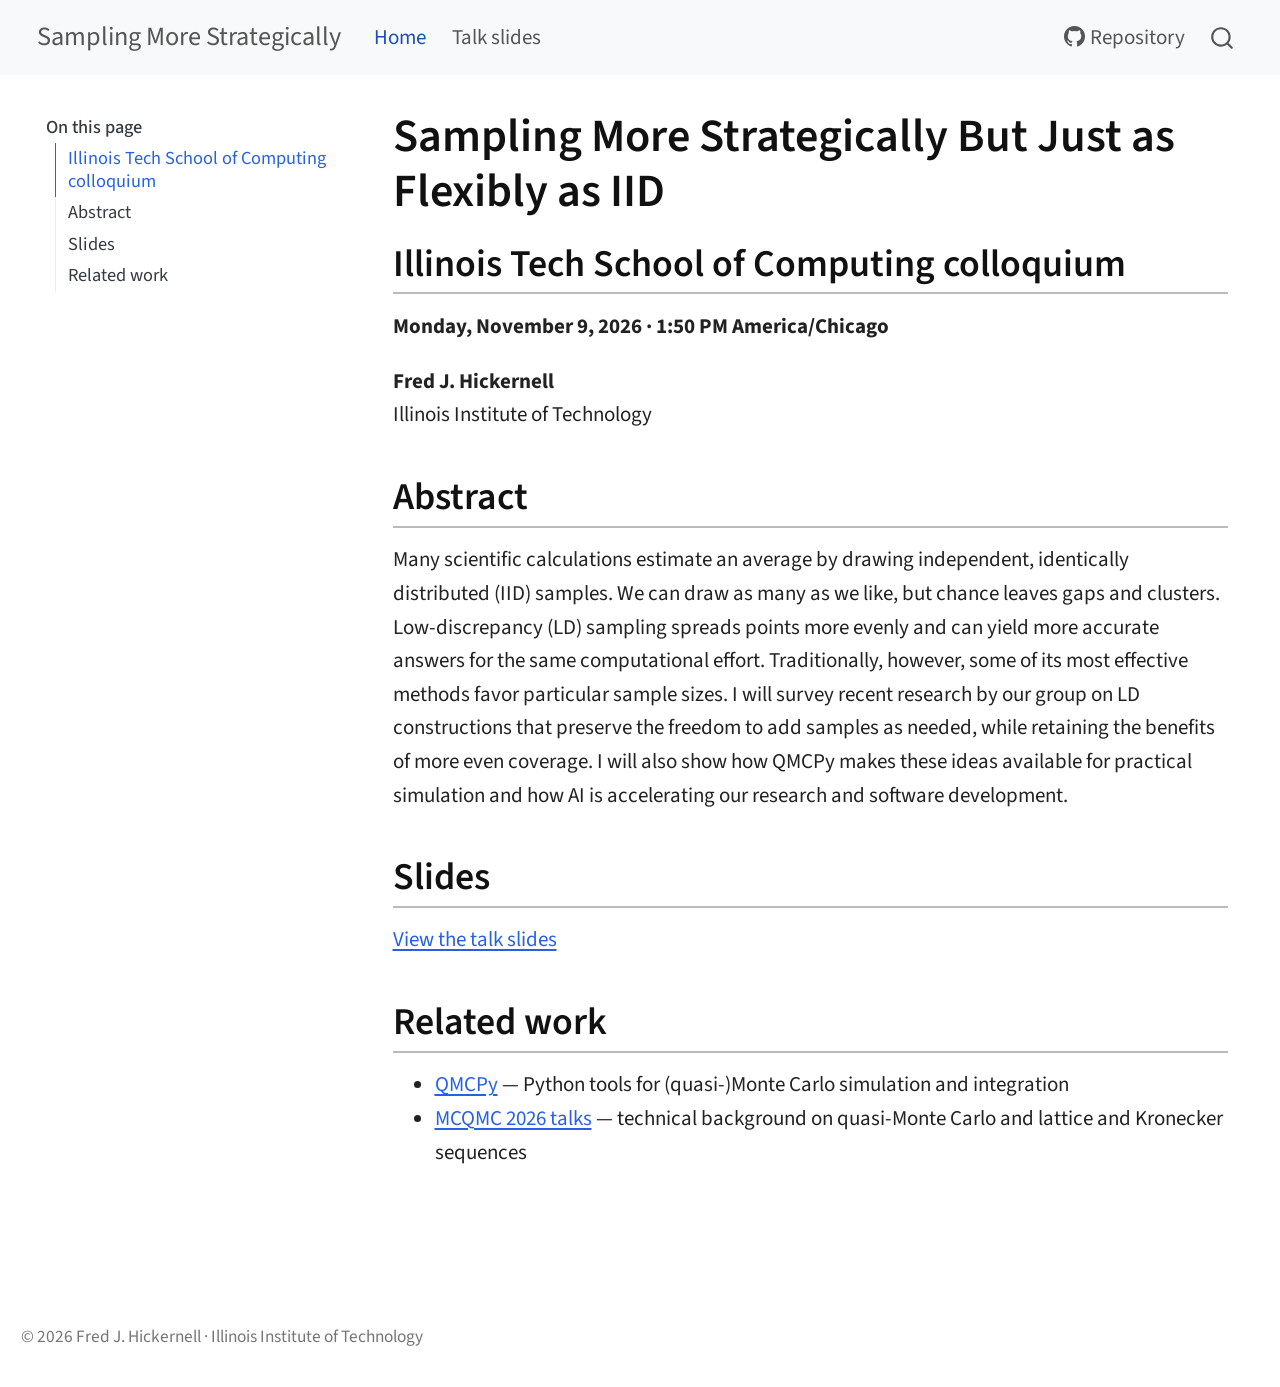
==== index.html @ 1db37a21 "Built site for gh-pages" ====
<!DOCTYPE html>
<html xmlns="http://www.w3.org/1999/xhtml" lang="en" xml:lang="en"><head>

<meta charset="utf-8">
<meta name="generator" content="quarto-1.10.18">

<meta name="viewport" content="width=device-width, initial-scale=1.0, user-scalable=yes">


<title>Sampling More Strategically But Just as Flexibly as IID – Sampling More Strategically</title>
<style>
/* Default styles provided by pandoc.
** See https://pandoc.org/MANUAL.html#variables-for-html for config info.
*/
span.smallcaps{font-variant: small-caps;}
div.columns{display: flex; gap: 1.5em;}
div.column{flex: auto;}
@media screen {
div.columns{gap: min(4vw, 1.5em);}
div.column{overflow-x: auto;}
}
div.hanging-indent{margin-left: 1.5em; text-indent: -1.5em;}
ul.task-list{list-style: none;}
ul.task-list li input[type="checkbox"] {
  width: 0.8em;
  margin: 0 0.8em 0.2em -1em; /* quarto-specific, see https://github.com/quarto-dev/quarto-cli/issues/4556 */ 
  vertical-align: middle;
}
</style>


<script src="site_libs/quarto-nav/quarto-nav.js"></script>
<script src="site_libs/quarto-nav/headroom.min.js"></script>
<script src="site_libs/clipboard/clipboard.min.js"></script>
<script src="site_libs/quarto-search/autocomplete.umd.js"></script>
<script src="site_libs/quarto-search/fuse.min.js"></script>
<script src="site_libs/quarto-search/quarto-search.js"></script>
<meta name="quarto:offset" content="./">
<script src="site_libs/quarto-html/quarto.js" type="module"></script>
<script src="site_libs/quarto-html/tabsets/tabsets.js" type="module"></script>
<script src="site_libs/quarto-html/popper.min.js"></script>
<script src="site_libs/quarto-html/tippy.umd.min.js"></script>
<script src="site_libs/quarto-html/anchor.min.js"></script>
<link href="site_libs/quarto-html/tippy.css" rel="stylesheet">
<link href="site_libs/quarto-html/quarto-syntax-highlighting-64a204ab8560d761af7679ceaba22944.css" rel="stylesheet" id="quarto-text-highlighting-styles">
<script src="site_libs/bootstrap/bootstrap.min.js"></script>
<link href="site_libs/bootstrap/bootstrap-icons.css" rel="stylesheet">
<link href="site_libs/bootstrap/bootstrap-65e7e9b847e4481288aeed6e74caff87.min.css" rel="stylesheet" append-hash="true" id="quarto-bootstrap" data-mode="light">
<script id="quarto-search-options" type="application/json">{
  "location": "navbar",
  "copy-button": false,
  "collapse-after": 3,
  "panel-placement": "end",
  "type": "overlay",
  "limit": 50,
  "keyboard-shortcut": [
    "f",
    "/",
    "s"
  ],
  "show-item-context": false,
  "language": {
    "search-no-results-text": "No results",
    "search-matching-documents-text": "matching documents",
    "search-copy-link-title": "Copy link to search",
    "search-hide-matches-text": "Hide additional matches",
    "search-more-match-text": "more match in this document",
    "search-more-matches-text": "more matches in this document",
    "search-clear-button-title": "Clear",
    "search-text-placeholder": "",
    "search-detached-cancel-button-title": "Cancel",
    "search-submit-button-title": "Submit",
    "search-label": "Search"
  }
}</script>
<script>
  // Shared semantic notation for MathJax in Quarto RevealJS slides.
  // A string defines a zero-argument macro; [replacement, n] defines one
  // with n arguments. Backslashes are escaped for JavaScript strings.
  // The companion hickernell-latex-macros.tex is not yet synchronized with
  // this registry; equivalent definitions should eventually share one source.
  window.MathJax = {
    startup: {
      typeset: false,
      pageReady: () => {
        const typesetAndLayout = (() => {
          let busy = false;
          let queued = false;

          const run = async () => {
            if (busy) {
              queued = true;
              return;
            }
            busy = true;
            queued = false;

            try {
              await MathJax.typesetPromise();
              if (window.Reveal && typeof Reveal.layout === "function") {
                Reveal.layout();
              }
            } finally {
              busy = false;
              if (queued) {
                requestAnimationFrame(run);
              }
            }
          };

          return () => requestAnimationFrame(run);
        })();

        return MathJax.startup.defaultPageReady().then(() => {
          if (window.Reveal) {
            Reveal.on("ready", typesetAndLayout);
            Reveal.on("slidechanged", typesetAndLayout);
            Reveal.on("fragmentshown", typesetAndLayout);
            Reveal.on("fragmenthidden", typesetAndLayout);
          }
          typesetAndLayout();
        });
      }
    },
    
    svg: {
      mtextInheritFont: true,
      fontCache: "global"
    },
    
    tex: {
      macros: {

        // Presentation helpers
        mathlink: ["\\href{#1}{\\text{\\color{##0f8b8d}{#2}}}", 2],
        yamlref: ["{\\text{#1}}", 1],
        frag: ["{\\class{fragment}{#2}}", 2],
        alert: ["{\\class{alert}{#1}}", 1],
        alerttext: ["{\\class{alert}{\\text{#1}}}", 1],
        alerttextsf: ["{\\class{alert}{\\textsf{#1}}}",1],
        mat: ["{\\mathsf{#1}}", 1],
        tens: ["{\\mathcal{#1}}", 1],
        vct: ["{\\boldsymbol{#1}}", 1],
        notimplies: "\\ \\mathrel{\\not\\!\\!\\!\\Longrightarrow}",
        convas: ["\\xrightarrow{\\mathsf{a.s.}}", 0],
        convp:  ["\\xrightarrow{\\Prob}", 0],
        convd:  ["\\xrightarrow{\\mathsf{d}}", 0],

        nconvas: ["\\mathrel{\\;\\not\\!\\!\\!\\xrightarrow{\\mathsf{a.s.}}}", 0],
        nconvp:  ["\\mathrel{\\;\\not\\!\\xrightarrow{\\Prob}}", 0],
        nconvd:  ["\\mathrel{\\;\\not\\!\\xrightarrow{\\mathsf{d}}}", 0],

        asto: ["\\xrightarrow{\\mathsf{a.s.}}", 0],
        pto:  ["\\xrightarrow{\\Prob}", 0],
        dto:  ["\\xrightarrow{\\mathsf{d}}", 0],

        // Common mathematical operators
        success: "{\\operatorname{succ}}",
        sinc:    "{\\operatorname{sinc}}",
        sech:    "{\\operatorname{sech}}",
        csch:    "{\\operatorname{csch}}",

        // Probability and expectation; exercise notation uses exstar below
        Prob: "{\\mathbb{P}}",
        Ex:   "{\\mathbb{E}}", // expectation, not exercise


        dist:  "{\\operatorname{dist}}",
        Dsc:  "{\\operatorname{D}}",
        ESD:  "{\\operatorname{ESD}}",
        WESD:  "{\\operatorname{WESD}}",
        Vtn:   "{\\operatorname{V}}",
        spn:   "{\\operatorname{span}}",
        sgn:   "{\\operatorname{sgn}}",
        releff: "{\\operatorname{rel-eff}}",
        mse:   "{\\operatorname{mse}}",
        rmse:  "{\\operatorname{rmse}}",
        rank:  "{\\operatorname{rank}}",
        erfc:  "{\\operatorname{erfc}}",
        erf:   "{\\operatorname{erf}}",
        cov:   "{\\operatorname{cov}}",
        cost:  "{\\operatorname{cost}}",
        comp:  "{\\operatorname{comp}}",
        corr:  "{\\operatorname{corr}}",
        diag:  "{\\operatorname{diag}}",
        power: "{\\operatorname{power}}",
        var:   "{\\operatorname{var}}",
        opt:   "{\\operatorname{opt}}",
        brandnew: "{\\operatorname{new}}",
        std:   "{\\operatorname{std}}",
        se:    "{\\operatorname{se}}",
        kurt:  "{\\operatorname{kurt}}",
        med:   "{\\operatorname{med}}",
        vol:   "{\\operatorname{vol}}",
        bias:  "{\\operatorname{bias}}",
        RR:   "{\\mathcal{R}}",
        SS:   "{\\operatorname{SS}}",
        RSS:  "{\\operatorname{RSS}}",
        SST:  "{\\operatorname{SST}}",
        SSR:  "{\\operatorname{SSR}}",
        SSB:  "{\\operatorname{SSB}}",
        SSW:  "{\\operatorname{SSW}}",
        MSB:  "{\\operatorname{MSB}}",
        MSW:  "{\\operatorname{MSW}}",

        // Probability distributions
        Bern:  "{\\operatorname{Bern}}",
        Bin:   "{\\operatorname{Bin}}",
        Unif:  "{\\operatorname{Unif}}",
        Norm:  "{\\operatorname{Norm}}",
        Exp:   "{\\operatorname{Exp}}",
        Gam:   "{\\operatorname{Gamma}}",
        Pois:  "{\\operatorname{Pois}}",
        Geom:  "{\\operatorname{Geom}}",
        Cauchy:"{\\operatorname{Cauchy}}",
        Laplace:"{\\operatorname{Laplace}}",
        Beta:  "{\\operatorname{Beta}}",
        Weibull:"{\\operatorname{Weibull}}",
        Lognorm:"{\\operatorname{Lognormal}}",
        GP:     "{\\operatorname{GP}}",

        argmin: ["\\operatorname*{argmin}", 0],
        argmax: ["\\operatorname*{argmax}", 0],
        Argmin: ["\\argmin\\limits_{#1}", 1],
        Argmax: ["\\argmax\\limits_{#1}", 1],

        sign:  "{\\operatorname{sign}}",
        spann: "{\\operatorname{span}}",
        cond:  "{\\operatorname{cond}}",
        trace: "{\\operatorname{trace}}",
        det:   "{\\operatorname{det}}",
        Si:    "{\\operatorname{Si}}",
        col:   "{\\operatorname{col}}",
        nullspace: "{\\operatorname{null}}",
        Order: "{\\mathcal{O}}",
        logit: "{\\operatorname{logit}}",
        probit: "{\\operatorname{probit}}",

        IIDsim: "\\mathrel{\\stackrel{\\mathrm{IID}}{\\sim}}",
        LDsim:  "\\mathrel{\\stackrel{\\mathrm{LD}}{\\sim}}",
        appxsim: "\\mathrel{\\stackrel{\\cdot}{\\sim}}",

        naturals:  "{\\mathbb{N}}",
        natzero:   "{\\mathbb{N}_0}",
        integers:  "{\\mathbb{Z}}",
        rationals: "{\\mathbb{Q}}",
        reals:     "{\\mathbb{R}}",
        complex:   "{\\mathbb{C}}",
        bbone:     "{\\mathbb{1}}",
        indic:     "{\\mathop{\\mathchoice{\\large\\mathbb{1}}{\\large\\mathbb{1}}{\\mathbb{1}}{\\mathbb{1}}}}",  // indic: enlarged blackboard-bold indicator (uses mathchoice so subscripts scale)

        abs:  ["{\\left\\lvert #1 \\right\\rvert}", 1],
        norm: ["{\\left\\lVert #1 \\right\\rVert}", 1],
        ip:   ["{\\left\\langle #1, #2 \\right\\rangle}", 2],
        dim:   "{\\operatorname{dim}}",
        df:   "{\\mathrm{df}}",
        SE:   "{\\operatorname{SE}}",


        bvec: ["{\\boldsymbol{#1}}", 1],
        avec: ["{\\vec{#1}}", 1],
        vecsym: ["{\\boldsymbol{#1}}", 1],

        va:  "{\\boldsymbol{a}}",
        vb:  "{\\boldsymbol{b}}",
        vc:  "{\\boldsymbol{c}}",
        vd:  "{\\boldsymbol{d}}",
        ve:  "{\\boldsymbol{e}}",
        vf:  "{\\boldsymbol{f}}",
        vg:  "{\\boldsymbol{g}}",
        vh:  "{\\boldsymbol{h}}",
        vi:  "{\\boldsymbol{i}}",
        vj:  "{\\boldsymbol{j}}",
        vk:  "{\\boldsymbol{k}}",
        vl:  "{\\boldsymbol{l}}",
        vm:  "{\\boldsymbol{m}}",
        vn:  "{\\boldsymbol{n}}",
        vo:  "{\\boldsymbol{o}}",
        vp:  "{\\boldsymbol{p}}",
        vq:  "{\\boldsymbol{q}}",
        vr:  "{\\boldsymbol{r}}",
        vs:  "{\\boldsymbol{s}}",
        vt:  "{\\boldsymbol{t}}",
        vu:  "{\\boldsymbol{u}}",
        vv:  "{\\boldsymbol{v}}",
        vw:  "{\\boldsymbol{w}}",
        vx:  "{\\boldsymbol{x}}",
        vy:  "{\\boldsymbol{y}}",
        vz:  "{\\boldsymbol{z}}",

        vA:  "{\\boldsymbol{A}}",
        vB:  "{\\boldsymbol{B}}",
        vC:  "{\\boldsymbol{C}}",
        vD:  "{\\boldsymbol{D}}",
        vE:  "{\\boldsymbol{E}}",
        vF:  "{\\boldsymbol{F}}",
        vG:  "{\\boldsymbol{G}}",
        vH:  "{\\boldsymbol{H}}",
        vI:  "{\\boldsymbol{I}}",
        vJ:  "{\\boldsymbol{J}}",
        vK:  "{\\boldsymbol{K}}",
        vL:  "{\\boldsymbol{L}}",
        vM:  "{\\boldsymbol{M}}",
        vN:  "{\\boldsymbol{N}}",
        vO:  "{\\boldsymbol{O}}",
        vP:  "{\\boldsymbol{P}}",
        vQ:  "{\\boldsymbol{Q}}",
        vR:  "{\\boldsymbol{R}}",
        vS:  "{\\boldsymbol{S}}",
        vT:  "{\\boldsymbol{T}}",
        vU:  "{\\boldsymbol{U}}",
        vV:  "{\\boldsymbol{V}}",
        vW:  "{\\boldsymbol{W}}",
        vX:  "{\\boldsymbol{X}}",
        vY:  "{\\boldsymbol{Y}}",
        vZ:  "{\\boldsymbol{Z}}",

        
        tvf: "{\\widetilde{\\boldsymbol{f}}}",
        tvy: "{\\widetilde{\\boldsymbol{y}}}",
        
        tg:  "{\\widetilde{g}}",
        tK:  "{\\widetilde{K}}",
        tX:  "{\\widetilde{X}}",
        tY:  "{\\widetilde{Y}}",
        tZ:  "{\\widetilde{Z}}",
        tildeh: "{\\widetilde{h}}",

        valpha: "{\\boldsymbol{\\alpha}}",
        vbeta:  "{\\boldsymbol{\\beta}}",
        vgamma: "{\\boldsymbol{\\gamma}}",
        vdelta: "{\\boldsymbol{\\delta}}",
        vDelta: "{\\boldsymbol{\\Delta}}",
        vepsilon: "{\\boldsymbol{\\epsilon}}",
        vveps: "{\\boldsymbol{\\varepsilon}}",
        vlambda:  "{\\boldsymbol{\\lambda}}",
        vsigma:   "{\\boldsymbol{\\sigma}}",
        vtheta:   "{\\boldsymbol{\\theta}}",
        vTheta:   "{\\boldsymbol{\\Theta}}",
        vomega:   "{\\boldsymbol{\\omega}}",
        vpi:      "{\\boldsymbol{\\pi}}",
        vphi:     "{\\boldsymbol{\\phi}}",
        vPhi:     "{\\boldsymbol{\\Phi}}",
        vmu:      "{\\boldsymbol{\\mu}}",
        vnu:     "{\\boldsymbol{\\nu}}",
        vzeta:   "{\\boldsymbol{\\zeta}}",

        mA: "{\\mathsf{A}}",
        mH: "{\\mathsf{H}}",
        mX: "{\\mathsf{X}}",
        mY: "{\\mathsf{Y}}",
        mW: "{\\mathsf{W}}",
        mP: "{\\mathsf{P}}",
        mQ: "{\\mathsf{Q}}",
        mV: "{\\mathsf{V}}",
        mR: "{\\mathsf{R}}",
        mI: "{\\mathsf{I}}",
        mzero: "{\\mathsf{0}}",
        mone: "{\\mathsf{1}}",

        htheta: "{\\widehat{\\theta}}",
        hvtheta: "{\\widehat{\\boldsymbol{\\theta}}}",
        tvtheta: "{\\widetilde{\\boldsymbol{\\theta}}}",
        hTheta: "{\\widehat{\\Theta}}",
        hbeta:  "{\\widehat{\\beta}}",
        hvbeta: "{\\widehat{\\boldsymbol{\\beta}}}",
        hlambda: "{\\widehat{\\lambda}}",
        hmu:    "{\\widehat{\\mu}}",
        hvmu:   "{\\widehat{\\boldsymbol{\\mu}}}",
        hsigma: "{\\widehat{\\sigma}}",
        hSigma: "{\\widehat{\\Sigma}}",
        hp:    "{\\widehat{p}}",
        hJ:    "{\\widehat{J}}",
        hf:    "{\\widehat{f}}",
        hF:    "{\\widehat{F}}",
        hP:     "{\\widehat{P}}",
        hX:     "{\\widehat{X}}",
        hY:     "{\\widehat{Y}}",
        hvY:    "{\\widehat{\\boldsymbol{Y}}}",
        hvx:    "{\\widehat{\\boldsymbol{x}}}",
        hZ:     "{\\widehat{Z}}",
        hveps:   "{\\widehat{\\varepsilon}}",
        hvveps: "{\\widehat{\\boldsymbol{\\varepsilon}}}",

        ct: "{\\mathcal{T}}",
        ch: "{\\mathcal{H}}",
        ck: "{\\mathcal{K}}",
        cf: "{\\mathcal{F}}",
        cc: "{\\mathcal{C}}",
        cx: "{\\mathcal{X}}",

        vzero: "{\\boldsymbol{0}}",
        vone:  "{\\boldsymbol{1}}",
        vinf:  "{\\boldsymbol{\\infty}}",
        
        barD: "{\\overline{D}}",
        barx: "{\\overline{x}}",
        barX: "{\\overline{X}}",
        barY: "{\\overline{Y}}",
        bary: "{\\overline{y}}",
        barZ: "{\\overline{Z}}",

        me:  "{\\mathrm{e}}",
        mi:  "{\\mathrm{i}}",
        mpi: "{\\mathrm{\\pi}}",
        mK: "{\\mathsf{K}}",
        tmK: "{\\widetilde{\\mathsf{K}}}",
        mLambda: "{\\mathsf{\\Lambda}}",
        mSigma: "{\\mathsf{\\Sigma}}",

        dif: "{\\mathrm{d}}",
        IID: "{\\mathrm{IID}}",
        MLE: "{\\mathrm{MLE}}",
        LRT: "{\\mathrm{LRT}}",

        // Exercise markers and exercise-specific relations
        exstar: "{\\mathop{\\mathchoice{\\color{gold}{\\Large\\star}}{\\color{gold}{\\Large\\star}}{\\color{gold}{\\large\\star}}{\\color{gold}{\\star}}}}",
        exeq: "{\\mathrel{\\,\\overset{\\exstar}{=}\\,}}",
        exsim: "{\\mathrel{\\,\\overset{\\exstar}{\\sim}\\,}}",
        
      } 
    }
  };
</script>


<link rel="stylesheet" href="classlib/classlib/quarto/website/hickernell-website.css">
</head>

<body class="floating nav-fixed quarto-light">

<div id="quarto-search-results"></div>
  <header id="quarto-header" class="headroom fixed-top">
    <nav class="navbar navbar-expand-lg " data-bs-theme="dark">
      <div class="navbar-container container-fluid">
      <div class="navbar-brand-container mx-auto">
    <a class="navbar-brand" href="./index.html">
    <span class="navbar-title">Sampling More Strategically</span>
    </a>
  </div>
            <div id="quarto-search" class="" title="Search"></div>
          <button class="navbar-toggler" type="button" data-bs-toggle="collapse" data-bs-target="#navbarCollapse" aria-controls="navbarCollapse" role="menu" aria-expanded="false" aria-label="Toggle navigation" onclick="if (window.quartoToggleHeadroom) { window.quartoToggleHeadroom(); }">
  <span class="navbar-toggler-icon"></span>
</button>
          <div class="collapse navbar-collapse" id="navbarCollapse">
            <ul class="navbar-nav navbar-nav-scroll me-auto">
  <li class="nav-item">
    <a class="nav-link active" href="./index.html" aria-current="page"> 
<span class="menu-text">Home</span></a>
  </li>  
  <li class="nav-item">
    <a class="nav-link" href="./slides/StrategicSampling.html"> 
<span class="menu-text">Talk slides</span></a>
  </li>  
</ul>
            <ul class="navbar-nav navbar-nav-scroll ms-auto">
  <li class="nav-item">
    <a class="nav-link" href="https://github.com/fjhickernell/StrategicSamplingColloquium"> <i class="bi bi-github" role="img">
</i> 
<span class="menu-text">Repository</span></a>
  </li>  
</ul>
          </div> <!-- /navcollapse -->
            <div class="quarto-navbar-tools">
</div>
      </div> <!-- /container-fluid -->
    </nav>
</header>
<!-- content -->
<div id="quarto-content" class="quarto-container page-columns page-rows-contents page-layout-article page-navbar">
<!-- sidebar -->
  <nav id="quarto-sidebar" class="sidebar collapse collapse-horizontal quarto-sidebar-collapse-item sidebar-navigation floating overflow-auto">
    <nav id="TOC" role="doc-toc" class="toc-active">
    <h2 id="toc-title">On this page</h2>
   
  <ul>
  <li><a href="#illinois-tech-school-of-computing-colloquium" id="toc-illinois-tech-school-of-computing-colloquium" class="nav-link active" data-scroll-target="#illinois-tech-school-of-computing-colloquium">Illinois Tech School of Computing colloquium</a></li>
  <li><a href="#abstract" id="toc-abstract" class="nav-link" data-scroll-target="#abstract">Abstract</a></li>
  <li><a href="#slides" id="toc-slides" class="nav-link" data-scroll-target="#slides">Slides</a></li>
  <li><a href="#related-work" id="toc-related-work" class="nav-link" data-scroll-target="#related-work">Related work</a></li>
  </ul>
</nav>
</nav>
<div id="quarto-sidebar-glass" class="quarto-sidebar-collapse-item" data-bs-toggle="collapse" data-bs-target=".quarto-sidebar-collapse-item"></div>
<!-- margin-sidebar -->
    <div id="quarto-margin-sidebar" class="sidebar margin-sidebar zindex-bottom">
    </div>
<!-- main -->
<main class="content" id="quarto-document-content">

<header id="title-block-header" class="quarto-title-block default">
<div class="quarto-title">
<h1 class="title">Sampling More Strategically But Just as Flexibly as IID</h1>
</div>



<div class="quarto-title-meta">

    
  
    
  </div>
  


</header>


<section id="illinois-tech-school-of-computing-colloquium" class="level2">
<h2 class="anchored" data-anchor-id="illinois-tech-school-of-computing-colloquium">Illinois Tech School of Computing colloquium</h2>
<p><strong>Monday, November 9, 2026 · 1:50 PM America/Chicago</strong></p>
<p><strong>Fred J. Hickernell</strong><br> Illinois Institute of Technology</p>
</section>
<section id="abstract" class="level2">
<h2 class="anchored" data-anchor-id="abstract">Abstract</h2>
<p>Many scientific calculations estimate an average by drawing independent, identically distributed (IID) samples. We can draw as many as we like, but chance leaves gaps and clusters. Low-discrepancy (LD) sampling spreads points more evenly and can yield more accurate answers for the same computational effort. Traditionally, however, some of its most effective methods favor particular sample sizes. I will survey recent research by our group on LD constructions that preserve the freedom to add samples as needed, while retaining the benefits of more even coverage. I will also show how QMCPy makes these ideas available for practical simulation and how AI is accelerating our research and software development.</p>
</section>
<section id="slides" class="level2">
<h2 class="anchored" data-anchor-id="slides">Slides</h2>
<p><a href="slides/StrategicSampling.html">View the talk slides</a></p>
</section>
<section id="related-work" class="level2">
<h2 class="anchored" data-anchor-id="related-work">Related work</h2>
<ul>
<li><a href="https://qmcpy.org/">QMCPy</a> — Python tools for (quasi-)Monte Carlo simulation and integration</li>
<li><a href="https://fjhickernell.github.io/MCQMC26/">MCQMC 2026 talks</a> — technical background on quasi-Monte Carlo and lattice and Kronecker sequences</li>
</ul>


</section>

</main> <!-- /main -->
<script id="quarto-html-after-body" type="application/javascript">
  window.document.addEventListener("DOMContentLoaded", function (event) {
    const icon = "";
    const anchorJS = new window.AnchorJS();
    anchorJS.options = {
      placement: 'right',
      icon: icon
    };
    anchorJS.add('.anchored');
    const isCodeAnnotation = (el) => {
      for (const clz of el.classList) {
        if (clz.startsWith('code-annotation-')) {                     
          return true;
        }
      }
      return false;
    }
    const onCopySuccess = function(e) {
      // button target
      const button = e.trigger;
      // don't keep focus
      button.blur();
      // flash "checked"
      button.classList.add('code-copy-button-checked');
      var currentTitle = button.getAttribute("title");
      button.setAttribute("title", "Copied!");
      let tooltip;
      if (window.bootstrap) {
        button.setAttribute("data-bs-toggle", "tooltip");
        button.setAttribute("data-bs-placement", "left");
        button.setAttribute("data-bs-title", "Copied!");
        tooltip = new bootstrap.Tooltip(button, 
          { trigger: "manual", 
            customClass: "code-copy-button-tooltip",
            offset: [0, -8]});
        tooltip.show();    
      }
      setTimeout(function() {
        if (tooltip) {
          tooltip.hide();
          button.removeAttribute("data-bs-title");
          button.removeAttribute("data-bs-toggle");
          button.removeAttribute("data-bs-placement");
        }
        button.setAttribute("title", currentTitle);
        button.classList.remove('code-copy-button-checked');
      }, 1000);
      // clear code selection
      e.clearSelection();
    }
    const getTextToCopy = function(trigger) {
      const outerScaffold = trigger.parentElement.cloneNode(true);
      const codeEl = outerScaffold.querySelector('code');
      for (const childEl of codeEl.children) {
        if (isCodeAnnotation(childEl)) {
          childEl.remove();
        }
      }
      return codeEl.innerText;
    }
    const clipboard = new window.ClipboardJS('.code-copy-button:not([data-in-quarto-modal])', {
      text: getTextToCopy
    });
    clipboard.on('success', onCopySuccess);
    if (window.document.getElementById('quarto-embedded-source-code-modal')) {
      const clipboardModal = new window.ClipboardJS('.code-copy-button[data-in-quarto-modal]', {
        text: getTextToCopy,
        container: window.document.getElementById('quarto-embedded-source-code-modal')
      });
      clipboardModal.on('success', onCopySuccess);
    }
      var localhostRegex = new RegExp(/^(?:http|https):\/\/localhost\:?[0-9]*\//);
      var mailtoRegex = new RegExp(/^mailto:/);
        var filterRegex = new RegExp('/' + window.location.host + '/');
      var isInternal = (href) => {
          return filterRegex.test(href) || localhostRegex.test(href) || mailtoRegex.test(href);
      }
      // Inspect non-navigation links and adorn them if external
     var links = window.document.querySelectorAll('a[href]:not(.nav-link):not(.navbar-brand):not(.toc-action):not(.sidebar-link):not(.sidebar-item-toggle):not(.pagination-link):not(.no-external):not([aria-hidden]):not(.dropdown-item):not(.quarto-navigation-tool):not(.about-link)');
      for (var i=0; i<links.length; i++) {
        const link = links[i];
        if (!isInternal(link.href)) {
          // undo the damage that might have been done by quarto-nav.js in the case of
          // links that we want to consider external
          if (link.dataset.originalHref !== undefined) {
            link.href = link.dataset.originalHref;
          }
            // target, if specified
            link.setAttribute("target", "_blank");
            if (link.getAttribute("rel") === null) {
              link.setAttribute("rel", "noopener");
            }
        }
      }
    function tippyHover(el, contentFn, onTriggerFn, onUntriggerFn) {
      const config = {
        allowHTML: true,
        maxWidth: 500,
        delay: 100,
        arrow: false,
        appendTo: function(el) {
            return el.parentElement;
        },
        interactive: true,
        interactiveBorder: 10,
        theme: 'quarto',
        placement: 'bottom-start',
      };
      if (contentFn) {
        config.content = contentFn;
      }
      if (onTriggerFn) {
        config.onTrigger = onTriggerFn;
      }
      if (onUntriggerFn) {
        config.onUntrigger = onUntriggerFn;
      }
      window.tippy(el, config); 
    }
    const noterefs = window.document.querySelectorAll('a[role="doc-noteref"]');
    for (var i=0; i<noterefs.length; i++) {
      const ref = noterefs[i];
      tippyHover(ref, function() {
        // use id or data attribute instead here
        let href = ref.getAttribute('data-footnote-href') || ref.getAttribute('href');
        try { href = new URL(href).hash; } catch {}
        const id = href.replace(/^#\/?/, "");
        const note = window.document.getElementById(id);
        if (note) {
          return note.innerHTML;
        } else {
          return "";
        }
      });
    }
    const xrefs = window.document.querySelectorAll('a.quarto-xref');
    const processXRef = (id, note) => {
      // Strip column container classes
      const stripColumnClz = (el) => {
        el.classList.remove("page-full", "page-columns");
        if (el.children) {
          for (const child of el.children) {
            stripColumnClz(child);
          }
        }
      }
      stripColumnClz(note)
      if (id === null || id.startsWith('sec-')) {
        // Special case sections, only their first couple elements
        const container = document.createElement("div");
        if (note.children && note.children.length > 2) {
          container.appendChild(note.children[0].cloneNode(true));
          for (let i = 1; i < note.children.length; i++) {
            const child = note.children[i];
            if (child.tagName === "P" && child.innerText === "") {
              continue;
            } else {
              container.appendChild(child.cloneNode(true));
              break;
            }
          }
          if (window.Quarto?.typesetMath) {
            window.Quarto.typesetMath(container);
          }
          return container.innerHTML
        } else {
          if (window.Quarto?.typesetMath) {
            window.Quarto.typesetMath(note);
          }
          return note.innerHTML;
        }
      } else {
        // Remove any anchor links if they are present
        const anchorLink = note.querySelector('a.anchorjs-link');
        if (anchorLink) {
          anchorLink.remove();
        }
        if (window.Quarto?.typesetMath) {
          window.Quarto.typesetMath(note);
        }
        if (note.classList.contains("callout")) {
          return note.outerHTML;
        } else {
          return note.innerHTML;
        }
      }
    }
    for (var i=0; i<xrefs.length; i++) {
      const xref = xrefs[i];
      tippyHover(xref, undefined, function(instance) {
        instance.disable();
        let url = xref.getAttribute('href');
        let hash = undefined; 
        if (url.startsWith('#')) {
          hash = url;
        } else {
          try { hash = new URL(url).hash; } catch {}
        }
        if (hash) {
          const id = hash.replace(/^#\/?/, "");
          const note = window.document.getElementById(id);
          if (note !== null) {
            try {
              const html = processXRef(id, note.cloneNode(true));
              instance.setContent(html);
            } finally {
              instance.enable();
              instance.show();
            }
          } else {
            // See if we can fetch this
            fetch(url.split('#')[0])
            .then(res => res.text())
            .then(html => {
              const parser = new DOMParser();
              const htmlDoc = parser.parseFromString(html, "text/html");
              const note = htmlDoc.getElementById(id);
              if (note !== null) {
                const html = processXRef(id, note);
                instance.setContent(html);
              } 
            }).finally(() => {
              instance.enable();
              instance.show();
            });
          }
        } else {
          // See if we can fetch a full url (with no hash to target)
          // This is a special case and we should probably do some content thinning / targeting
          fetch(url)
          .then(res => res.text())
          .then(html => {
            const parser = new DOMParser();
            const htmlDoc = parser.parseFromString(html, "text/html");
            const note = htmlDoc.querySelector('main.content');
            if (note !== null) {
              // This should only happen for chapter cross references
              // (since there is no id in the URL)
              // remove the first header
              if (note.children.length > 0 && note.children[0].tagName === "HEADER") {
                note.children[0].remove();
              }
              const html = processXRef(null, note);
              instance.setContent(html);
            } 
          }).finally(() => {
            instance.enable();
            instance.show();
          });
        }
      }, function(instance) {
      });
    }
        let selectedAnnoteEl;
        const selectorForAnnotation = ( cell, annotation) => {
          let cellAttr = 'data-code-cell="' + cell + '"';
          let lineAttr = 'data-code-annotation="' +  annotation + '"';
          const selector = 'span[' + cellAttr + '][' + lineAttr + ']';
          return selector;
        }
        const selectCodeLines = (annoteEl) => {
          const doc = window.document;
          const targetCell = annoteEl.getAttribute("data-target-cell");
          const targetAnnotation = annoteEl.getAttribute("data-target-annotation");
          const annoteSpan = window.document.querySelector(selectorForAnnotation(targetCell, targetAnnotation));
          const lines = annoteSpan.getAttribute("data-code-lines").split(",");
          const lineIds = lines.map((line) => {
            return targetCell + "-" + line;
          })
          let top = null;
          let height = null;
          let parent = null;
          if (lineIds.length > 0) {
              //compute the position of the single el (top and bottom and make a div)
              const el = window.document.getElementById(lineIds[0]);
              top = el.offsetTop;
              height = el.offsetHeight;
              parent = el.parentElement.parentElement;
            if (lineIds.length > 1) {
              const lastEl = window.document.getElementById(lineIds[lineIds.length - 1]);
              const bottom = lastEl.offsetTop + lastEl.offsetHeight;
              height = bottom - top;
            }
            if (top !== null && height !== null && parent !== null) {
              // cook up a div (if necessary) and position it 
              let div = window.document.getElementById("code-annotation-line-highlight");
              if (div === null) {
                div = window.document.createElement("div");
                div.setAttribute("id", "code-annotation-line-highlight");
                div.style.position = 'absolute';
                parent.appendChild(div);
              }
              div.style.top = top - 2 + "px";
              div.style.height = height + 4 + "px";
              div.style.left = 0;
              let gutterDiv = window.document.getElementById("code-annotation-line-highlight-gutter");
              if (gutterDiv === null) {
                gutterDiv = window.document.createElement("div");
                gutterDiv.setAttribute("id", "code-annotation-line-highlight-gutter");
                gutterDiv.style.position = 'absolute';
                const codeCell = window.document.getElementById(targetCell);
                const gutter = codeCell.querySelector('.code-annotation-gutter');
                gutter.appendChild(gutterDiv);
              }
              gutterDiv.style.top = top - 2 + "px";
              gutterDiv.style.height = height + 4 + "px";
            }
            selectedAnnoteEl = annoteEl;
          }
        };
        const unselectCodeLines = () => {
          const elementsIds = ["code-annotation-line-highlight", "code-annotation-line-highlight-gutter"];
          elementsIds.forEach((elId) => {
            const div = window.document.getElementById(elId);
            if (div) {
              div.remove();
            }
          });
          selectedAnnoteEl = undefined;
        };
          // Handle positioning of the toggle
      window.addEventListener(
        "resize",
        throttle(() => {
          elRect = undefined;
          if (selectedAnnoteEl) {
            selectCodeLines(selectedAnnoteEl);
          }
        }, 10)
      );
      function throttle(fn, ms) {
      let throttle = false;
      let timer;
        return (...args) => {
          if(!throttle) { // first call gets through
              fn.apply(this, args);
              throttle = true;
          } else { // all the others get throttled
              if(timer) clearTimeout(timer); // cancel #2
              timer = setTimeout(() => {
                fn.apply(this, args);
                timer = throttle = false;
              }, ms);
          }
        };
      }
        // Attach click handler to the DT
        const annoteDls = window.document.querySelectorAll('dt[data-target-cell]');
        for (const annoteDlNode of annoteDls) {
          annoteDlNode.addEventListener('click', (event) => {
            const clickedEl = event.target;
            if (clickedEl !== selectedAnnoteEl) {
              unselectCodeLines();
              const activeEl = window.document.querySelector('dt[data-target-cell].code-annotation-active');
              if (activeEl) {
                activeEl.classList.remove('code-annotation-active');
              }
              selectCodeLines(clickedEl);
              clickedEl.classList.add('code-annotation-active');
            } else {
              // Unselect the line
              unselectCodeLines();
              clickedEl.classList.remove('code-annotation-active');
            }
          });
        }
    const findCites = (el) => {
      const parentEl = el.parentElement;
      if (parentEl) {
        const cites = parentEl.dataset.cites;
        if (cites) {
          return {
            el,
            cites: cites.split(' ')
          };
        } else {
          return findCites(el.parentElement)
        }
      } else {
        return undefined;
      }
    };
    var bibliorefs = window.document.querySelectorAll('a[role="doc-biblioref"]');
    for (var i=0; i<bibliorefs.length; i++) {
      const ref = bibliorefs[i];
      const citeInfo = findCites(ref);
      if (citeInfo) {
        tippyHover(citeInfo.el, function() {
          var popup = window.document.createElement('div');
          citeInfo.cites.forEach(function(cite) {
            var citeDiv = window.document.createElement('div');
            citeDiv.classList.add('hanging-indent');
            citeDiv.classList.add('csl-entry');
            var biblioDiv = window.document.getElementById('ref-' + cite);
            if (biblioDiv) {
              citeDiv.innerHTML = biblioDiv.innerHTML;
            }
            popup.appendChild(citeDiv);
          });
          return popup.innerHTML;
        });
      }
    }
  });
  </script>
</div> <!-- /content -->
<footer class="footer">
  <div class="nav-footer">
    <div class="nav-footer-left">
<p>© 2026 Fred J. Hickernell · Illinois Institute of Technology</p>
</div>   
    <div class="nav-footer-center">
      &nbsp;
    </div>
    <div class="nav-footer-right">
      &nbsp;
    </div>
  </div>
</footer>




</body></html>
---- site_libs/quarto-html/tippy.css ----
.tippy-box[data-animation=fade][data-state=hidden]{opacity:0}[data-tippy-root]{max-width:calc(100vw - 10px)}.tippy-box{position:relative;background-color:#333;color:#fff;border-radius:4px;font-size:14px;line-height:1.4;white-space:normal;outline:0;transition-property:transform,visibility,opacity}.tippy-box[data-placement^=top]>.tippy-arrow{bottom:0}.tippy-box[data-placement^=top]>.tippy-arrow:before{bottom:-7px;left:0;border-width:8px 8px 0;border-top-color:initial;transform-origin:center top}.tippy-box[data-placement^=bottom]>.tippy-arrow{top:0}.tippy-box[data-placement^=bottom]>.tippy-arrow:before{top:-7px;left:0;border-width:0 8px 8px;border-bottom-color:initial;transform-origin:center bottom}.tippy-box[data-placement^=left]>.tippy-arrow{right:0}.tippy-box[data-placement^=left]>.tippy-arrow:before{border-width:8px 0 8px 8px;border-left-color:initial;right:-7px;transform-origin:center left}.tippy-box[data-placement^=right]>.tippy-arrow{left:0}.tippy-box[data-placement^=right]>.tippy-arrow:before{left:-7px;border-width:8px 8px 8px 0;border-right-color:initial;transform-origin:center right}.tippy-box[data-inertia][data-state=visible]{transition-timing-function:cubic-bezier(.54,1.5,.38,1.11)}.tippy-arrow{width:16px;height:16px;color:#333}.tippy-arrow:before{content:"";position:absolute;border-color:transparent;border-style:solid}.tippy-content{position:relative;padding:5px 9px;z-index:1}
---- site_libs/quarto-html/quarto-syntax-highlighting-64a204ab8560d761af7679ceaba22944.css ----
/* quarto syntax highlight colors */
:root {
  --quarto-hl-ot-color: #003B4F;
  --quarto-hl-at-color: #657422;
  --quarto-hl-ss-color: #20794D;
  --quarto-hl-an-color: #5E5E5E;
  --quarto-hl-fu-color: #4758AB;
  --quarto-hl-st-color: #20794D;
  --quarto-hl-cf-color: #003B4F;
  --quarto-hl-op-color: #5E5E5E;
  --quarto-hl-er-color: #AD0000;
  --quarto-hl-bn-color: #AD0000;
  --quarto-hl-al-color: #AD0000;
  --quarto-hl-va-color: #111111;
  --quarto-hl-bu-color: inherit;
  --quarto-hl-ex-color: inherit;
  --quarto-hl-pp-color: #AD0000;
  --quarto-hl-in-color: #5E5E5E;
  --quarto-hl-vs-color: #20794D;
  --quarto-hl-wa-color: #5E5E5E;
  --quarto-hl-do-color: #5E5E5E;
  --quarto-hl-im-color: #00769E;
  --quarto-hl-ch-color: #20794D;
  --quarto-hl-dt-color: #AD0000;
  --quarto-hl-fl-color: #AD0000;
  --quarto-hl-co-color: #5E5E5E;
  --quarto-hl-cv-color: #5E5E5E;
  --quarto-hl-cn-color: #8f5902;
  --quarto-hl-sc-color: #5E5E5E;
  --quarto-hl-dv-color: #AD0000;
  --quarto-hl-kw-color: #003B4F;
}

/* other quarto variables */
:root {
  --quarto-font-monospace: SFMono-Regular, Menlo, Monaco, Consolas, "Liberation Mono", "Courier New", monospace;
}

/* syntax highlight based on Pandoc's rules */
pre > code.sourceCode > span {
  color: #003B4F;
}

code.sourceCode > span {
  color: #003B4F;
}

div.sourceCode,
div.sourceCode pre.sourceCode {
  color: #003B4F;
}

/* Normal */
code span {
  color: #003B4F;
}

/* Alert */
code span.al {
  color: #AD0000;
  font-style: inherit;
}

/* Annotation */
code span.an {
  color: #5E5E5E;
  font-style: inherit;
}

/* Attribute */
code span.at {
  color: #657422;
  font-style: inherit;
}

/* BaseN */
code span.bn {
  color: #AD0000;
  font-style: inherit;
}

/* BuiltIn */
code span.bu {
  font-style: inherit;
}

/* ControlFlow */
code span.cf {
  color: #003B4F;
  font-weight: bold;
  font-style: inherit;
}

/* Char */
code span.ch {
  color: #20794D;
  font-style: inherit;
}

/* Constant */
code span.cn {
  color: #8f5902;
  font-style: inherit;
}

/* Comment */
code span.co {
  color: #5E5E5E;
  font-style: inherit;
}

/* CommentVar */
code span.cv {
  color: #5E5E5E;
  font-style: italic;
}

/* Documentation */
code span.do {
  color: #5E5E5E;
  font-style: italic;
}

/* DataType */
code span.dt {
  color: #AD0000;
  font-style: inherit;
}

/* DecVal */
code span.dv {
  color: #AD0000;
  font-style: inherit;
}

/* Error */
code span.er {
  color: #AD0000;
  font-style: inherit;
}

/* Extension */
code span.ex {
  font-style: inherit;
}

/* Float */
code span.fl {
  color: #AD0000;
  font-style: inherit;
}

/* Function */
code span.fu {
  color: #4758AB;
  font-style: inherit;
}

/* Import */
code span.im {
  color: #00769E;
  font-style: inherit;
}

/* Information */
code span.in {
  color: #5E5E5E;
  font-style: inherit;
}

/* Keyword */
code span.kw {
  color: #003B4F;
  font-weight: bold;
  font-style: inherit;
}

/* Operator */
code span.op {
  color: #5E5E5E;
  font-style: inherit;
}

/* Other */
code span.ot {
  color: #003B4F;
  font-style: inherit;
}

/* Preprocessor */
code span.pp {
  color: #AD0000;
  font-style: inherit;
}

/* SpecialChar */
code span.sc {
  color: #5E5E5E;
  font-style: inherit;
}

/* SpecialString */
code span.ss {
  color: #20794D;
  font-style: inherit;
}

/* String */
code span.st {
  color: #20794D;
  font-style: inherit;
}

/* Variable */
code span.va {
  color: #111111;
  font-style: inherit;
}

/* VerbatimString */
code span.vs {
  color: #20794D;
  font-style: inherit;
}

/* Warning */
code span.wa {
  color: #5E5E5E;
  font-style: italic;
}

.prevent-inlining {
  content: "</";
}

/*# sourceMappingURL=9d8d5bb603a83b8298b89080a598c93b.css.map */
---- classlib/classlib/quarto/website/hickernell-website.css ----
/*
 * hickernell-website.css
 *
 * Shared website styles for HickernellAcademicLib
 * - Applied to Quarto website pages (not RevealJS slides)
 * - Optimized for teaching readability on large screens & projectors
 */

/* --------------------------------------------------
   Base typography (override Bootstrap / Quarto defaults)
-------------------------------------------------- */

html {
  font-size: 21px !important;
}

main.content {
  line-height: 1.6;
}

h1 { font-size: 2.2rem; }
h2 { font-size: 1.8rem; }
h3 { font-size: 1.45rem; }
h4 { font-size: 1.2rem; }

table {
  font-size: 1em;
  line-height: 1.4;
}

th,
td {
  padding: 0.4em 0.6em;
  vertical-align: top;
}

a {
  text-decoration-thickness: 0.08em;
  text-underline-offset: 0.15em;
}

/* --------------------------------------------------
   Navbar
-------------------------------------------------- */

/* Increase dropdown readability */
.navbar .dropdown-menu .dropdown-item {
  font-size: 1.1rem;
  padding-top: 0.45rem;
  padding-bottom: 0.45rem;
}

/* --------------------------------------------------
   Horizontal rules
-------------------------------------------------- */

main.content hr {
  opacity: 1;
  background: none;
  height: 0;
  border: 0;
  border-top: 2px solid #bbb;
  margin: 1.5rem 0;
}

/* --------------------------------------------------
   Section heading separators
-------------------------------------------------- */

main.content h2 {
  border-bottom: 2px solid #bbb;
  padding-bottom: 0.25rem;
  margin-bottom: 0.75rem;
}

/* --------------------------------------------------
   Semantic emphasis
-------------------------------------------------- */

main.content .key-point {
  border-left: 5px solid var(--bs-primary, #0d6efd);
  padding-left: 1em;
  margin: 1.25em 0;
  font-weight: 500;
}

main.content .key-point > :first-child {
  margin-top: 0;
}

main.content .key-point > :last-child {
  margin-bottom: 0;
}

/* --------------------------------------------------
   Footer
-------------------------------------------------- */

footer {
  margin-top: 2rem;
}

:root {
  --bs-body-font-size: 21px;
}

body {
  font-size: var(--bs-body-font-size) !important;
}

main.content {
  font-size: 21px;
  color: #222;
}

main.content h1,
main.content h2,
main.content h3,
main.content h4 {
  color: #111;
}

/* --------------------------------------------------
   Instructor photo
-------------------------------------------------- */

.instructor-photo {
  float: right;
  width: 300px;
  max-width: 100%;
  height: auto;
  margin-left: 1rem;
  margin-bottom: 0.75rem;
}

@media (max-width: 768px) {
  .instructor-photo {
    float: none;
    display: block;
    width: 80%;
    max-width: 300px;
    margin: 0 auto 1rem auto;
  }
}

/* QMC software table tweaks */
.software-desc {
  font-size: 0.9em;
  color: #555;
}

table td:nth-child(4) {
  white-space: nowrap;
  vertical-align: top;
}

table td:nth-child(1) {
  vertical-align: top;
}

/* --- QMC software table styling --- */

/* Header row */
table thead th {
  background-color: #2c3e50;   /* dark blue/gray */
  color: white;
  text-align: left;
}

/* Stronger alternating row contrast */
table tbody tr:nth-child(odd) {
  background-color: #e9eef4;   /* slightly darker gray-blue */
}

table tbody tr:nth-child(even) {
  background-color: #ffffff;
}

table tbody tr:hover {
  background-color: #cfe0f5;
  outline: 3px solid #b6cbe3;
}

/* Keep columns balanced */
table td, table th {
  vertical-align: top;
  padding: 6px 10px;
}

/* Description under name */
.software-desc {
  font-size: 0.9em;
  color: #555;
}

/* Prevent contact column from getting too wide */
table td:nth-child(4) {
  white-space: nowrap;
}
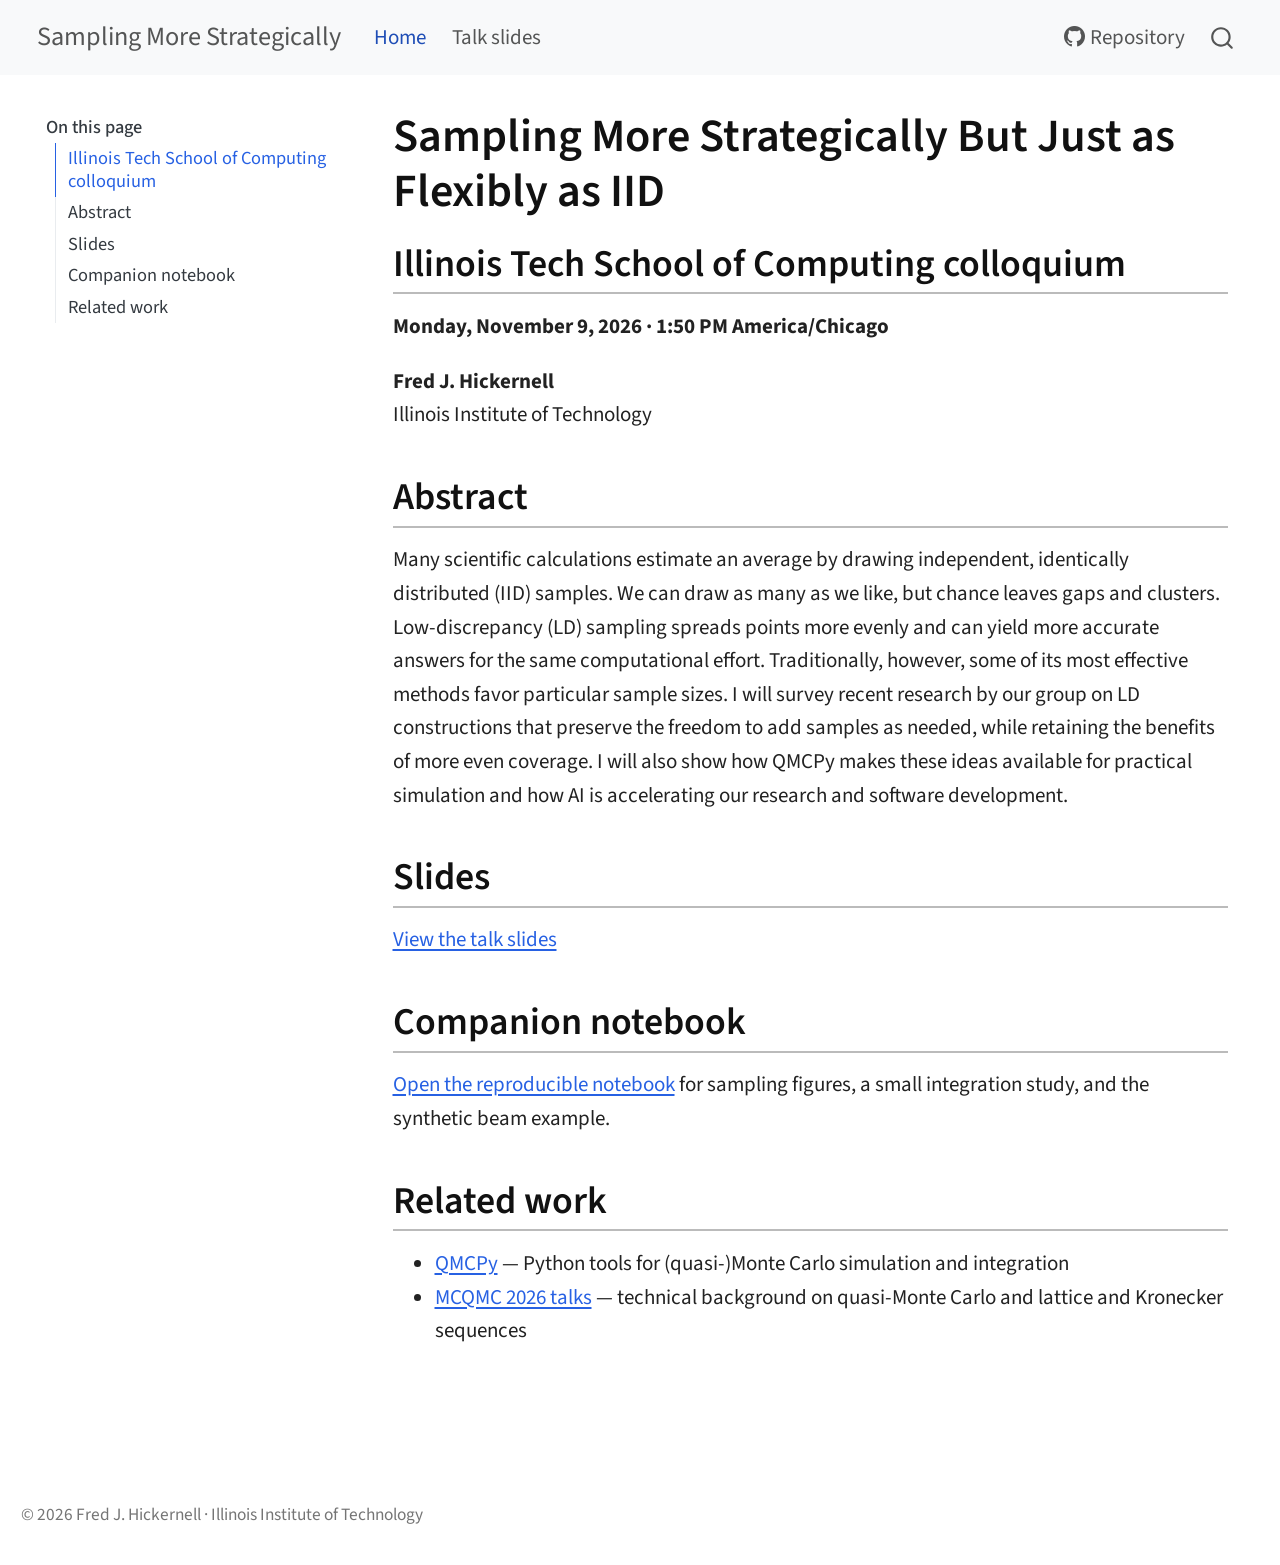
==== commit 1d4f0199: "Built site for gh-pages" ====
--- a/index.html
+++ b/index.html
@@ -477,6 +477,7 @@
   <li><a href="#illinois-tech-school-of-computing-colloquium" id="toc-illinois-tech-school-of-computing-colloquium" class="nav-link active" data-scroll-target="#illinois-tech-school-of-computing-colloquium">Illinois Tech School of Computing colloquium</a></li>
   <li><a href="#abstract" id="toc-abstract" class="nav-link" data-scroll-target="#abstract">Abstract</a></li>
   <li><a href="#slides" id="toc-slides" class="nav-link" data-scroll-target="#slides">Slides</a></li>
+  <li><a href="#companion-notebook" id="toc-companion-notebook" class="nav-link" data-scroll-target="#companion-notebook">Companion notebook</a></li>
   <li><a href="#related-work" id="toc-related-work" class="nav-link" data-scroll-target="#related-work">Related work</a></li>
   </ul>
 </nav>
@@ -519,6 +520,10 @@
 <section id="slides" class="level2">
 <h2 class="anchored" data-anchor-id="slides">Slides</h2>
 <p><a href="slides/StrategicSampling.html">View the talk slides</a></p>
+</section>
+<section id="companion-notebook" class="level2">
+<h2 class="anchored" data-anchor-id="companion-notebook">Companion notebook</h2>
+<p><a href="https://github.com/fjhickernell/StrategicSamplingColloquium/blob/main/notebooks/StrategicSampling.ipynb">Open the reproducible notebook</a> for sampling figures, a small integration study, and the synthetic beam example.</p>
 </section>
 <section id="related-work" class="level2">
 <h2 class="anchored" data-anchor-id="related-work">Related work</h2>
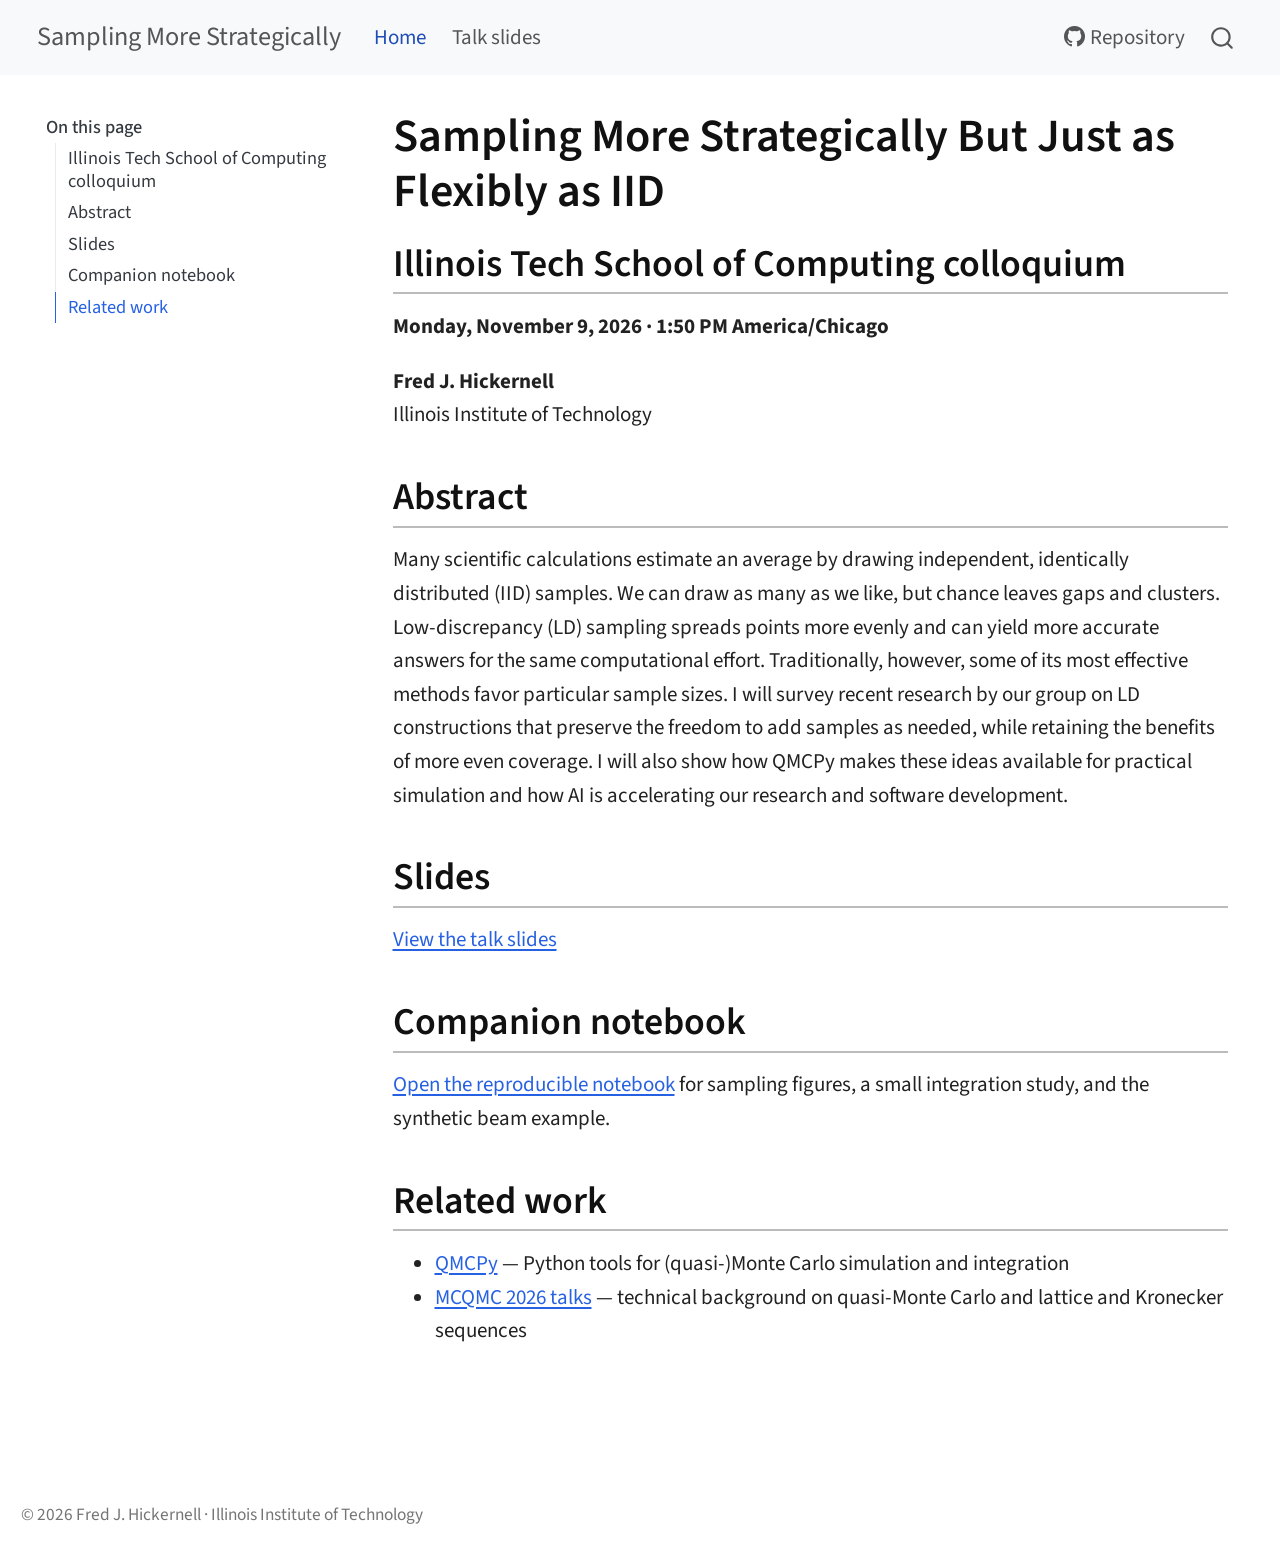
==== commit 1b9cb895: "Built site for gh-pages" ====
--- a/index.html
+++ b/index.html
@@ -2,7 +2,7 @@
 <html xmlns="http://www.w3.org/1999/xhtml" lang="en" xml:lang="en"><head>
 
 <meta charset="utf-8">
-<meta name="generator" content="quarto-1.10.18">
+<meta name="generator" content="quarto-1.11.9">
 
 <meta name="viewport" content="width=device-width, initial-scale=1.0, user-scalable=yes">
 
@@ -38,14 +38,15 @@
 <meta name="quarto:offset" content="./">
 <script src="site_libs/quarto-html/quarto.js" type="module"></script>
 <script src="site_libs/quarto-html/tabsets/tabsets.js" type="module"></script>
+<script src="site_libs/quarto-html/scrollable-regions/scrollable-regions.js" type="module"></script>
 <script src="site_libs/quarto-html/popper.min.js"></script>
 <script src="site_libs/quarto-html/tippy.umd.min.js"></script>
 <script src="site_libs/quarto-html/anchor.min.js"></script>
 <link href="site_libs/quarto-html/tippy.css" rel="stylesheet">
-<link href="site_libs/quarto-html/quarto-syntax-highlighting-64a204ab8560d761af7679ceaba22944.css" rel="stylesheet" id="quarto-text-highlighting-styles">
+<link href="site_libs/quarto-html/quarto-syntax-highlighting-63b5708e65d6cd79cd7618c58d0c21e7.css" rel="stylesheet" id="quarto-text-highlighting-styles">
 <script src="site_libs/bootstrap/bootstrap.min.js"></script>
 <link href="site_libs/bootstrap/bootstrap-icons.css" rel="stylesheet">
-<link href="site_libs/bootstrap/bootstrap-65e7e9b847e4481288aeed6e74caff87.min.css" rel="stylesheet" append-hash="true" id="quarto-bootstrap" data-mode="light">
+<link href="site_libs/bootstrap/bootstrap-71763e5d8d983661c9ca894e9dc52417.min.css" rel="stylesheet" append-hash="true" id="quarto-bootstrap" data-mode="light">
 <script id="quarto-search-options" type="application/json">{
   "location": "navbar",
   "copy-button": false,
@@ -427,19 +428,18 @@
 <link rel="stylesheet" href="classlib/classlib/quarto/website/hickernell-website.css">
 </head>
 
-<body class="floating nav-fixed quarto-light">
+<body class="floating nav-fixed quarto-light"><a id="quarto-skip-link" class="visually-hidden-focusable" href="#quarto-document-content">Skip to main content</a>
 
 <div id="quarto-search-results"></div>
   <header id="quarto-header" class="headroom fixed-top">
-    <nav class="navbar navbar-expand-lg " data-bs-theme="dark">
+    <nav class="navbar navbar-expand-lg " data-bs-theme="dark" aria-label="Site">
       <div class="navbar-container container-fluid">
       <div class="navbar-brand-container mx-auto">
     <a class="navbar-brand" href="./index.html">
     <span class="navbar-title">Sampling More Strategically</span>
     </a>
   </div>
-            <div id="quarto-search" class="" title="Search"></div>
-          <button class="navbar-toggler" type="button" data-bs-toggle="collapse" data-bs-target="#navbarCollapse" aria-controls="navbarCollapse" role="menu" aria-expanded="false" aria-label="Toggle navigation" onclick="if (window.quartoToggleHeadroom) { window.quartoToggleHeadroom(); }">
+          <button class="navbar-toggler" type="button" data-bs-toggle="collapse" data-bs-target="#navbarCollapse" aria-controls="navbarCollapse" aria-expanded="false" aria-label="Toggle navigation" onclick="if (window.quartoToggleHeadroom) { window.quartoToggleHeadroom(); }">
   <span class="navbar-toggler-icon"></span>
 </button>
           <div class="collapse navbar-collapse" id="navbarCollapse">
@@ -463,14 +463,15 @@
           </div> <!-- /navcollapse -->
             <div class="quarto-navbar-tools">
 </div>
+            <div id="quarto-search" class="" title="Search"></div>
       </div> <!-- /container-fluid -->
     </nav>
 </header>
 <!-- content -->
 <div id="quarto-content" class="quarto-container page-columns page-rows-contents page-layout-article page-navbar">
 <!-- sidebar -->
-  <nav id="quarto-sidebar" class="sidebar collapse collapse-horizontal quarto-sidebar-collapse-item sidebar-navigation floating overflow-auto">
-    <nav id="TOC" role="doc-toc" class="toc-active">
+  <nav id="quarto-sidebar" class="sidebar collapse collapse-horizontal quarto-sidebar-collapse-item sidebar-navigation floating overflow-auto" aria-label="Section">
+    <nav id="TOC" role="doc-toc" aria-labelledby="toc-title" class="toc-active">
     <h2 id="toc-title">On this page</h2>
    
   <ul>
@@ -487,7 +488,7 @@
     <div id="quarto-margin-sidebar" class="sidebar margin-sidebar zindex-bottom">
     </div>
 <!-- main -->
-<main class="content" id="quarto-document-content">
+<main class="content" id="quarto-document-content" tabindex="-1">
 
 <header id="title-block-header" class="quarto-title-block default">
 <div class="quarto-title">
@@ -610,11 +611,30 @@
       var localhostRegex = new RegExp(/^(?:http|https):\/\/localhost\:?[0-9]*\//);
       var mailtoRegex = new RegExp(/^mailto:/);
         var filterRegex = new RegExp('/' + window.location.host + '/');
+      const newWindowLabel = "(opens in a new tab)";
+      const newWindowNoteId = "quarto-ext-newwindow-label";
+      // Links reference one hidden label through aria-describedby, so the
+      // announcement never changes their accessible name.
+      var describeNewWindow = (link) => {
+        if (!window.document.getElementById(newWindowNoteId)) {
+          var newWindowNote = window.document.createElement("span");
+          newWindowNote.id = newWindowNoteId;
+          newWindowNote.hidden = true;
+          newWindowNote.textContent = newWindowLabel;
+          window.document.body.appendChild(newWindowNote);
+        }
+        var describedBy = (link.getAttribute("aria-describedby") || "").split(/\s+/).filter(Boolean);
+        if (!describedBy.includes(newWindowNoteId)) {
+          describedBy.push(newWindowNoteId);
+          link.setAttribute("aria-describedby", describedBy.join(" "));
+        }
+      }
       var isInternal = (href) => {
           return filterRegex.test(href) || localhostRegex.test(href) || mailtoRegex.test(href);
       }
       // Inspect non-navigation links and adorn them if external
-     var links = window.document.querySelectorAll('a[href]:not(.nav-link):not(.navbar-brand):not(.toc-action):not(.sidebar-link):not(.sidebar-item-toggle):not(.pagination-link):not(.no-external):not([aria-hidden]):not(.dropdown-item):not(.quarto-navigation-tool):not(.about-link)');
+      window.quartoDecorateExternalLinks = function (root) {
+     var links = (root || window.document).querySelectorAll('a[href]:not(.nav-link):not(.navbar-brand):not(.toc-action):not(.sidebar-link):not(.sidebar-item-toggle):not(.pagination-link):not(.no-external):not([aria-hidden]):not(.dropdown-item):not(.quarto-navigation-tool):not(.about-link)');
       for (var i=0; i<links.length; i++) {
         const link = links[i];
         if (!isInternal(link.href)) {
@@ -628,8 +648,70 @@
             if (link.getAttribute("rel") === null) {
               link.setAttribute("rel", "noopener");
             }
-        }
-      }
+            describeNewWindow(link);
+          if (!link.classList.contains('no-external-icon')) {
+          }
+        }
+      }
+      };
+      window.quartoDecorateExternalLinks(window.document);
+    // Esc closes the popup (WCAG 1.4.13) and focus leaving both trigger and
+    // popup closes it (WCAG 2.4.11); tippy handles neither for interactive popups.
+    const hideOnEscAndFocusOut = {
+      name: 'hideOnEscAndFocusOut',
+      defaultValue: true,
+      fn(instance) {
+        const dismiss = () => {
+          // A show scheduled by the trigger delay would otherwise reopen it
+          instance.clearDelayTimeouts();
+          instance.hide();
+        };
+        const onKeyDown = (event) => {
+          if (event.key !== 'Escape') {
+            return;
+          }
+          // Keep Esc from also reaching page handlers (e.g. reveal.js overview),
+          // except an open reveal.js slide menu, which Esc should close too.
+          // The menu handles keys only when its keyboard option is on.
+          const menuHandlesEsc = window.Reveal?.getPlugin?.('menu')?.isOpen() &&
+            window.Reveal.getConfig().menu?.keyboard !== false;
+          if (!menuHandlesEsc) {
+            event.stopPropagation();
+          }
+          if (instance.popper.contains(window.document.activeElement)) {
+            // Disabled while refocusing so the focus trigger does not reopen it
+            instance.disable();
+            instance.reference.focus();
+            instance.enable();
+          }
+          dismiss();
+        };
+        const onFocusOut = (event) => {
+          const target = event.relatedTarget;
+          if (target && !instance.reference.contains(target) &&
+              !instance.popper.contains(target)) {
+            dismiss();
+          }
+        };
+        // On the trigger too: a click trigger (code-annotations: select) has no
+        // blur handling. Attached for the instance's lifetime so leaving the
+        // trigger also cancels a show still pending on the trigger delay.
+        instance.reference.addEventListener('focusout', onFocusOut);
+        return {
+          onShow() {
+            window.document.addEventListener('keydown', onKeyDown, true);
+            instance.popper.addEventListener('focusout', onFocusOut);
+          },
+          onHide() {
+            window.document.removeEventListener('keydown', onKeyDown, true);
+            instance.popper.removeEventListener('focusout', onFocusOut);
+          },
+          onDestroy() {
+            instance.reference.removeEventListener('focusout', onFocusOut);
+          },
+        };
+      },
+    };
     function tippyHover(el, contentFn, onTriggerFn, onUntriggerFn) {
       const config = {
         allowHTML: true,
@@ -643,6 +725,7 @@
         interactiveBorder: 10,
         theme: 'quarto',
         placement: 'bottom-start',
+        plugins: [hideOnEscAndFocusOut],
       };
       if (contentFn) {
         config.content = contentFn;
@@ -805,44 +888,54 @@
           const lineIds = lines.map((line) => {
             return targetCell + "-" + line;
           })
-          let top = null;
-          let height = null;
-          let parent = null;
+          // Each band is positioned against its own containing block, which is
+          // not the offsetParent of the lines, so place it from client rects.
+          const placeBand = (band, firstEl, lastEl, codeBlock) => {
+            const container = band.offsetParent;
+            if (container === null) {
+              return;
+            }
+            const containerRect = container.getBoundingClientRect();
+            // Reveal.js scales slides with a transform, so convert client
+            // pixels back to the CSS pixels of the container.
+            const scale = containerRect.height / container.offsetHeight || 1;
+            const firstRect = firstEl.getBoundingClientRect();
+            const lastRect = lastEl.getBoundingClientRect();
+            const top = (firstRect.top - containerRect.top) / scale - container.clientTop + container.scrollTop;
+            const height = (lastRect.bottom - firstRect.top) / scale;
+            band.style.top = top - 2 + "px";
+            band.style.height = height + 4 + "px";
+            if (codeBlock) {
+              // Without the copy button wrapper, the containing block is wider
+              // than the code block, so span the code block explicitly.
+              const blockRect = codeBlock.getBoundingClientRect();
+              band.style.left = (blockRect.left - containerRect.left) / scale - container.clientLeft + container.scrollLeft + "px";
+              band.style.width = blockRect.width / scale + "px";
+            }
+          };
           if (lineIds.length > 0) {
-              //compute the position of the single el (top and bottom and make a div)
-              const el = window.document.getElementById(lineIds[0]);
-              top = el.offsetTop;
-              height = el.offsetHeight;
-              parent = el.parentElement.parentElement;
-            if (lineIds.length > 1) {
-              const lastEl = window.document.getElementById(lineIds[lineIds.length - 1]);
-              const bottom = lastEl.offsetTop + lastEl.offsetHeight;
-              height = bottom - top;
-            }
-            if (top !== null && height !== null && parent !== null) {
-              // cook up a div (if necessary) and position it 
-              let div = window.document.getElementById("code-annotation-line-highlight");
-              if (div === null) {
-                div = window.document.createElement("div");
-                div.setAttribute("id", "code-annotation-line-highlight");
-                div.style.position = 'absolute';
-                parent.appendChild(div);
-              }
-              div.style.top = top - 2 + "px";
-              div.style.height = height + 4 + "px";
-              div.style.left = 0;
-              let gutterDiv = window.document.getElementById("code-annotation-line-highlight-gutter");
-              if (gutterDiv === null) {
-                gutterDiv = window.document.createElement("div");
-                gutterDiv.setAttribute("id", "code-annotation-line-highlight-gutter");
-                gutterDiv.style.position = 'absolute';
-                const codeCell = window.document.getElementById(targetCell);
-                const gutter = codeCell.querySelector('.code-annotation-gutter');
-                gutter.appendChild(gutterDiv);
-              }
-              gutterDiv.style.top = top - 2 + "px";
-              gutterDiv.style.height = height + 4 + "px";
-            }
+            const el = window.document.getElementById(lineIds[0]);
+            const lastEl = window.document.getElementById(lineIds[lineIds.length - 1]);
+            const parent = el.parentElement.parentElement;
+            // cook up a div (if necessary) and position it
+            let div = window.document.getElementById("code-annotation-line-highlight");
+            if (div === null) {
+              div = window.document.createElement("div");
+              div.setAttribute("id", "code-annotation-line-highlight");
+              div.style.position = 'absolute';
+              parent.appendChild(div);
+            }
+            placeBand(div, el, lastEl, parent.closest("div.sourceCode") || parent);
+            let gutterDiv = window.document.getElementById("code-annotation-line-highlight-gutter");
+            if (gutterDiv === null) {
+              gutterDiv = window.document.createElement("div");
+              gutterDiv.setAttribute("id", "code-annotation-line-highlight-gutter");
+              gutterDiv.style.position = 'absolute';
+              const codeCell = window.document.getElementById(targetCell);
+              const gutter = codeCell.querySelector('.code-annotation-gutter');
+              gutter.appendChild(gutterDiv);
+            }
+            placeBand(gutterDiv, el, lastEl);
             selectedAnnoteEl = annoteEl;
           }
         };
@@ -941,6 +1034,9 @@
     }
   });
   </script>
+  <script type="application/javascript">
+  window.quartoScrollableRegionsLabels = {"code":"Scrollable code","output":"Scrollable output"};
+  </script>
 </div> <!-- /content -->
 <footer class="footer">
   <div class="nav-footer">
--- a/site_libs/quarto-html/quarto-syntax-highlighting-63b5708e65d6cd79cd7618c58d0c21e7.css
+++ b/site_libs/quarto-html/quarto-syntax-highlighting-63b5708e65d6cd79cd7618c58d0c21e7.css
@@ -0,0 +1,236 @@
+/* quarto syntax highlight colors */
+:root {
+  --quarto-hl-ot-color: #003B4F;
+  --quarto-hl-at-color: #657422;
+  --quarto-hl-ss-color: #20794D;
+  --quarto-hl-an-color: #5E5E5E;
+  --quarto-hl-fu-color: #4758AB;
+  --quarto-hl-st-color: #20794D;
+  --quarto-hl-cf-color: #003B4F;
+  --quarto-hl-op-color: #5E5E5E;
+  --quarto-hl-er-color: #AD0000;
+  --quarto-hl-bn-color: #AD0000;
+  --quarto-hl-al-color: #AD0000;
+  --quarto-hl-va-color: #111111;
+  --quarto-hl-bu-color: inherit;
+  --quarto-hl-ex-color: inherit;
+  --quarto-hl-pp-color: #AD0000;
+  --quarto-hl-in-color: #5E5E5E;
+  --quarto-hl-vs-color: #20794D;
+  --quarto-hl-wa-color: #5E5E5E;
+  --quarto-hl-do-color: #5E5E5E;
+  --quarto-hl-im-color: #00769E;
+  --quarto-hl-ch-color: #20794D;
+  --quarto-hl-dt-color: #AD0000;
+  --quarto-hl-fl-color: #AD0000;
+  --quarto-hl-co-color: #5E5E5E;
+  --quarto-hl-cv-color: #5E5E5E;
+  --quarto-hl-cn-color: #8f5902;
+  --quarto-hl-sc-color: #5E5E5E;
+  --quarto-hl-dv-color: #AD0000;
+  --quarto-hl-kw-color: #003B4F;
+}
+
+/* other quarto variables */
+:root {
+  --quarto-font-monospace: SFMono-Regular, Menlo, Monaco, Consolas, "Liberation Mono", "Courier New", monospace;
+}
+
+/* syntax highlight based on Pandoc's rules */
+pre > code.sourceCode > span {
+  color: #003B4F;
+}
+
+code.sourceCode > span {
+  color: #003B4F;
+}
+
+div.sourceCode,
+div.sourceCode pre.sourceCode {
+  color: #003B4F;
+}
+
+/* Normal */
+code span {
+  color: #003B4F;
+}
+
+/* Alert */
+code span.al {
+  color: #AD0000;
+  font-style: inherit;
+}
+
+/* Annotation */
+code span.an {
+  color: #5E5E5E;
+  font-style: inherit;
+}
+
+/* Attribute */
+code span.at {
+  color: #657422;
+  font-style: inherit;
+}
+
+/* BaseN */
+code span.bn {
+  color: #AD0000;
+  font-style: inherit;
+}
+
+/* BuiltIn */
+code span.bu {
+  font-style: inherit;
+}
+
+/* ControlFlow */
+code span.cf {
+  color: #003B4F;
+  font-weight: bold;
+  font-style: inherit;
+}
+
+/* Char */
+code span.ch {
+  color: #20794D;
+  font-style: inherit;
+}
+
+/* Constant */
+code span.cn {
+  color: #8f5902;
+  font-style: inherit;
+}
+
+/* Comment */
+code span.co {
+  color: #5E5E5E;
+  font-style: inherit;
+}
+
+/* CommentVar */
+code span.cv {
+  color: #5E5E5E;
+  font-style: italic;
+}
+
+/* Documentation */
+code span.do {
+  color: #5E5E5E;
+  font-style: italic;
+}
+
+/* DataType */
+code span.dt {
+  color: #AD0000;
+  font-style: inherit;
+}
+
+/* DecVal */
+code span.dv {
+  color: #AD0000;
+  font-style: inherit;
+}
+
+/* Error */
+code span.er {
+  color: #AD0000;
+  font-style: inherit;
+}
+
+/* Extension */
+code span.ex {
+  font-style: inherit;
+}
+
+/* Float */
+code span.fl {
+  color: #AD0000;
+  font-style: inherit;
+}
+
+/* Function */
+code span.fu {
+  color: #4758AB;
+  font-style: inherit;
+}
+
+/* Import */
+code span.im {
+  color: #00769E;
+  font-style: inherit;
+}
+
+/* Information */
+code span.in {
+  color: #5E5E5E;
+  font-style: inherit;
+}
+
+/* Keyword */
+code span.kw {
+  color: #003B4F;
+  font-weight: bold;
+  font-style: inherit;
+}
+
+/* Operator */
+code span.op {
+  color: #5E5E5E;
+  font-style: inherit;
+}
+
+/* Other */
+code span.ot {
+  color: #003B4F;
+  font-style: inherit;
+}
+
+/* Preprocessor */
+code span.pp {
+  color: #AD0000;
+  font-style: inherit;
+}
+
+/* SpecialChar */
+code span.sc {
+  color: #5E5E5E;
+  font-style: inherit;
+}
+
+/* SpecialString */
+code span.ss {
+  color: #20794D;
+  font-style: inherit;
+}
+
+/* String */
+code span.st {
+  color: #20794D;
+  font-style: inherit;
+}
+
+/* Variable */
+code span.va {
+  color: #111111;
+  font-style: inherit;
+}
+
+/* VerbatimString */
+code span.vs {
+  color: #20794D;
+  font-style: inherit;
+}
+
+/* Warning */
+code span.wa {
+  color: #5E5E5E;
+  font-style: italic;
+}
+
+.prevent-inlining {
+  content: "</";
+}
+
+/*# sourceMappingURL=054cc16b9e9817627be6994582d2ffb5.css.map */
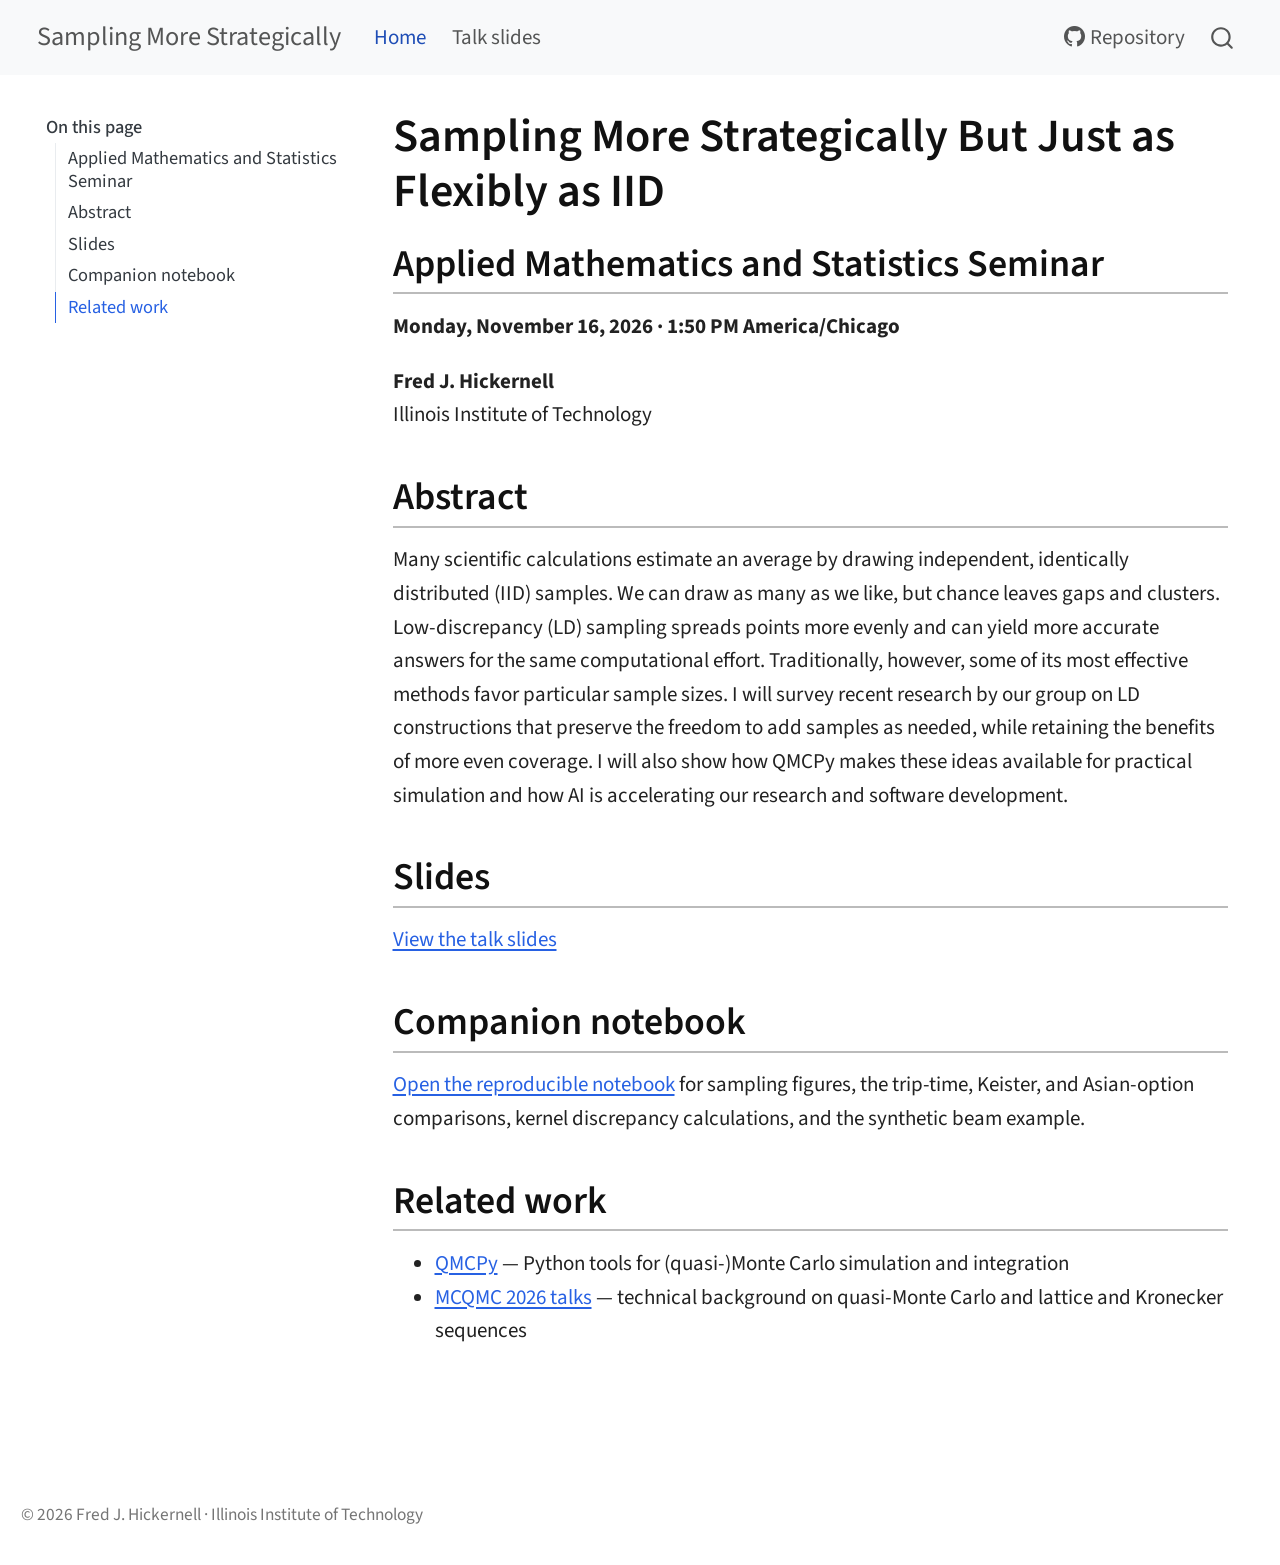
==== commit 0d162220: "Built site for gh-pages" ====
--- a/index.html
+++ b/index.html
@@ -46,7 +46,7 @@
 <link href="site_libs/quarto-html/quarto-syntax-highlighting-63b5708e65d6cd79cd7618c58d0c21e7.css" rel="stylesheet" id="quarto-text-highlighting-styles">
 <script src="site_libs/bootstrap/bootstrap.min.js"></script>
 <link href="site_libs/bootstrap/bootstrap-icons.css" rel="stylesheet">
-<link href="site_libs/bootstrap/bootstrap-71763e5d8d983661c9ca894e9dc52417.min.css" rel="stylesheet" append-hash="true" id="quarto-bootstrap" data-mode="light">
+<link href="site_libs/bootstrap/bootstrap-d68023ae69ce96d6f708ba6e81768b6c.min.css" rel="stylesheet" append-hash="true" id="quarto-bootstrap" data-mode="light">
 <script id="quarto-search-options" type="application/json">{
   "location": "navbar",
   "copy-button": false,
@@ -475,7 +475,7 @@
     <h2 id="toc-title">On this page</h2>
    
   <ul>
-  <li><a href="#illinois-tech-school-of-computing-colloquium" id="toc-illinois-tech-school-of-computing-colloquium" class="nav-link active" data-scroll-target="#illinois-tech-school-of-computing-colloquium">Illinois Tech School of Computing colloquium</a></li>
+  <li><a href="#applied-mathematics-and-statistics-seminar" id="toc-applied-mathematics-and-statistics-seminar" class="nav-link active" data-scroll-target="#applied-mathematics-and-statistics-seminar">Applied Mathematics and Statistics Seminar</a></li>
   <li><a href="#abstract" id="toc-abstract" class="nav-link" data-scroll-target="#abstract">Abstract</a></li>
   <li><a href="#slides" id="toc-slides" class="nav-link" data-scroll-target="#slides">Slides</a></li>
   <li><a href="#companion-notebook" id="toc-companion-notebook" class="nav-link" data-scroll-target="#companion-notebook">Companion notebook</a></li>
@@ -509,9 +509,9 @@
 </header>
 
 
-<section id="illinois-tech-school-of-computing-colloquium" class="level2">
-<h2 class="anchored" data-anchor-id="illinois-tech-school-of-computing-colloquium">Illinois Tech School of Computing colloquium</h2>
-<p><strong>Monday, November 9, 2026 · 1:50 PM America/Chicago</strong></p>
+<section id="applied-mathematics-and-statistics-seminar" class="level2">
+<h2 class="anchored" data-anchor-id="applied-mathematics-and-statistics-seminar">Applied Mathematics and Statistics Seminar</h2>
+<p><strong>Monday, November 16, 2026 · 1:50 PM America/Chicago</strong></p>
 <p><strong>Fred J. Hickernell</strong><br> Illinois Institute of Technology</p>
 </section>
 <section id="abstract" class="level2">
@@ -524,7 +524,7 @@
 </section>
 <section id="companion-notebook" class="level2">
 <h2 class="anchored" data-anchor-id="companion-notebook">Companion notebook</h2>
-<p><a href="https://github.com/fjhickernell/StrategicSamplingColloquium/blob/main/notebooks/StrategicSampling.ipynb">Open the reproducible notebook</a> for sampling figures, a small integration study, and the synthetic beam example.</p>
+<p><a href="https://github.com/fjhickernell/StrategicSamplingColloquium/blob/main/notebooks/StrategicSampling.ipynb">Open the reproducible notebook</a> for sampling figures, the trip-time, Keister, and Asian-option comparisons, kernel discrepancy calculations, and the synthetic beam example.</p>
 </section>
 <section id="related-work" class="level2">
 <h2 class="anchored" data-anchor-id="related-work">Related work</h2>
